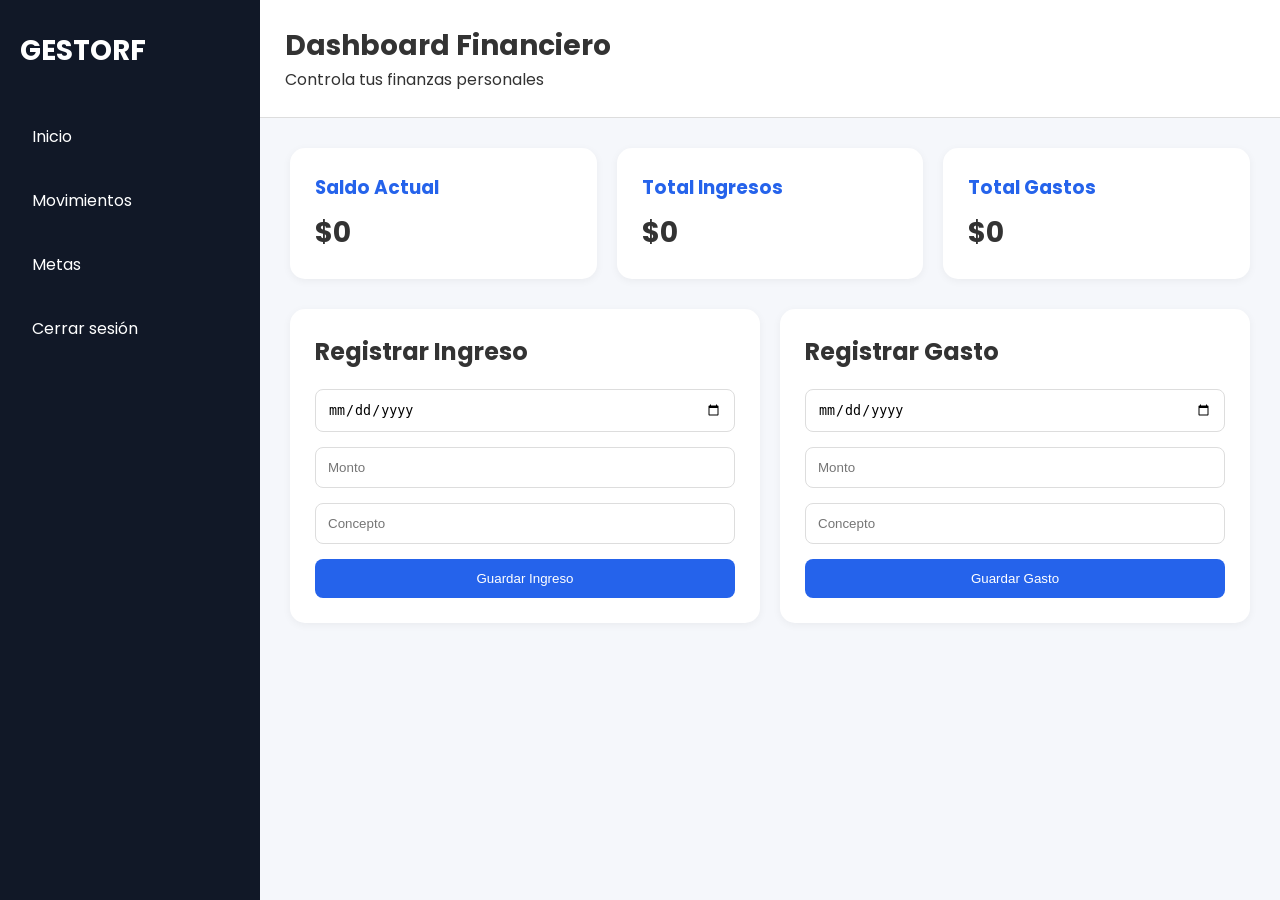
==== dashboard.html @ f53b43f9 "dash" ====
<!DOCTYPE html>
<html lang="es">

<head>
    <meta charset="UTF-8">
    <meta name="viewport" content="width=device-width, initial-scale=1.0">
    <title>Dashboard - Gestor Financiero</title>

    <link rel="stylesheet" href="dashboard.css">

    <link href="https://fonts.googleapis.com/css2?family=Poppins:wght@300;400;500;600;700&display=swap" rel="stylesheet">
</head>

<body>

    <div class="dashboard">

        <!-- SIDEBAR -->

        <aside class="sidebar">

            <div class="logo">
                <h2>GESTORF</h2>
            </div>

            <nav class="menu">

                <a href="#" onclick="mostrarSeccion('inicio')">
                    Inicio
                </a>

                <a href="#" onclick="mostrarSeccion('movimientos')">
                    Movimientos
                </a>

                <a href="#" onclick="mostrarSeccion('metas')">
                    Metas
                </a>

                <a href="index.html">
                    Cerrar sesión
                </a>

            </nav>

        </aside>

        <!-- MAIN -->

        <div class="main-content">

            <!-- TOPBAR -->

            <header class="topbar">

                <div>
                    <h1>Dashboard Financiero</h1>
                    <p>Controla tus finanzas personales</p>
                </div>

            </header>

            <!-- CONTENT -->

            <main class="content">

                <!-- INICIO -->

                <section id="inicio" class="section">

                    <div class="cards">

                        <div class="card">
                            <h3>Saldo Actual</h3>
                            <p id="saldo">$0</p>
                        </div>

                        <div class="card">
                            <h3>Total Ingresos</h3>
                            <p id="totalIngresos">$0</p>
                        </div>

                        <div class="card">
                            <h3>Total Gastos</h3>
                            <p id="totalGastos">$0</p>
                        </div>

                    </div>

                    <div class="forms-container">

                        <!-- INGRESOS -->

                        <div class="form-box">

                            <h2>Registrar Ingreso</h2>

                            <form id="formIngreso">

                                <input type="date" id="fechaIngreso" required>

                                <input type="number" id="montoIngreso" placeholder="Monto" required>

                                <input type="text" id="conceptoIngreso" placeholder="Concepto" required>

                                <button type="submit">
                                    Guardar Ingreso
                                </button>

                            </form>

                        </div>

                        <!-- GASTOS -->

                        <div class="form-box">

                            <h2>Registrar Gasto</h2>

                            <form id="formGasto">

                                <input type="date" id="fechaGasto" required>

                                <input type="number" id="montoGasto" placeholder="Monto" required>

                                <input type="text" id="conceptoGasto" placeholder="Concepto" required>

                                <button type="submit">
                                    Guardar Gasto
                                </button>

                            </form>

                        </div>

                    </div>

                </section>

                <!-- MOVIMIENTOS -->

                <section id="movimientos" class="section hidden">

                    <div class="table-container">

                        <h2>Movimientos</h2>

                        <table>

                            <thead>
                                <tr>
                                    <th>Fecha</th>
                                    <th>Descripción</th>
                                    <th>Monto</th>
                                    <th>Tipo</th>
                                </tr>
                            </thead>

                            <tbody id="tablaMovimientos"></tbody>

                        </table>

                    </div>

                </section>

                <!-- METAS -->

                <section id="metas" class="section hidden">

                    <div class="form-box">

                        <h2>Registrar Meta</h2>

                        <form id="formMeta">

                            <input type="text" id="nombreMeta" placeholder="Nombre de la meta" required>

                            <input type="number" id="montoMeta" placeholder="Monto objetivo" required>

                            <button type="submit">
                                Guardar Meta
                            </button>

                        </form>

                    </div>

                    <div id="listaMetas" class="metas-grid"></div>

                </section>

            </main>

        </div>

    </div>

    <script src="dashboard.js"></script>

</body>

</html>
---- dashboard.css ----
*{
    margin:0;
    padding:0;
    box-sizing:border-box;
}

body{
    font-family:'Poppins', sans-serif;
    background:#f5f7fb;
    color:#333;
}

/* DASHBOARD */

.dashboard{
    display:grid;
    grid-template-columns:260px 1fr;
    min-height:100vh;
}

/* SIDEBAR */

.sidebar{
    background:#111827;
    padding:30px 20px;
    color:white;
}

.logo{
    margin-bottom:40px;
}

.logo h2{
    font-size:28px;
}

.menu{
    display:flex;
    flex-direction:column;
    gap:15px;
}

.menu a{
    text-decoration:none;
    color:white;
    padding:12px;
    border-radius:8px;
    transition:0.3s;
}

.menu a:hover{
    background:#2563eb;
}

/* MAIN */

.main-content{
    display:flex;
    flex-direction:column;
}

/* TOPBAR */

.topbar{
    background:white;
    padding:25px;
    border-bottom:1px solid #ddd;
}

.topbar h1{
    font-size:28px;
}

/* CONTENT */

.content{
    padding:30px;
}

/* SECTIONS */

.section{
    display:block;
}

.hidden{
    display:none;
}

/* CARDS */

.cards{
    display:grid;
    grid-template-columns:repeat(3,1fr);
    gap:20px;
    margin-bottom:30px;
}

.card{
    background:white;
    padding:25px;
    border-radius:15px;
    box-shadow:0 2px 8px rgba(0,0,0,0.05);
}

.card h3{
    margin-bottom:10px;
    color:#2563eb;
}

.card p{
    font-size:28px;
    font-weight:bold;
}

/* FORMS */

.forms-container{
    display:grid;
    grid-template-columns:1fr 1fr;
    gap:20px;
}

.form-box{
    background:white;
    padding:25px;
    border-radius:15px;
    box-shadow:0 2px 8px rgba(0,0,0,0.05);
}

.form-box h2{
    margin-bottom:20px;
}

form{
    display:flex;
    flex-direction:column;
    gap:15px;
}

form input{
    padding:12px;
    border:1px solid #ddd;
    border-radius:8px;
    outline:none;
}

form button{
    padding:12px;
    border:none;
    border-radius:8px;
    background:#2563eb;
    color:white;
    cursor:pointer;
    transition:0.3s;
}

form button:hover{
    background:#1d4ed8;
}

/* TABLE */

.table-container{
    background:white;
    padding:25px;
    border-radius:15px;
    box-shadow:0 2px 8px rgba(0,0,0,0.05);
}

table{
    width:100%;
    border-collapse:collapse;
    margin-top:20px;
}

table th{
    background:#2563eb;
    color:white;
}

table th,
table td{
    padding:15px;
    text-align:center;
    border-bottom:1px solid #eee;
}

/* METAS */

.metas-grid{
    margin-top:20px;
    display:grid;
    grid-template-columns:repeat(auto-fit,minmax(250px,1fr));
    gap:20px;
}

.meta-card{
    background:white;
    padding:20px;
    border-radius:12px;
    box-shadow:0 2px 8px rgba(0,0,0,0.05);
}

.btn-eliminar{
    margin-top:15px;
    padding:10px;
    border:none;
    border-radius:8px;
    background:#ef4444;
    color:white;
    cursor:pointer;
}
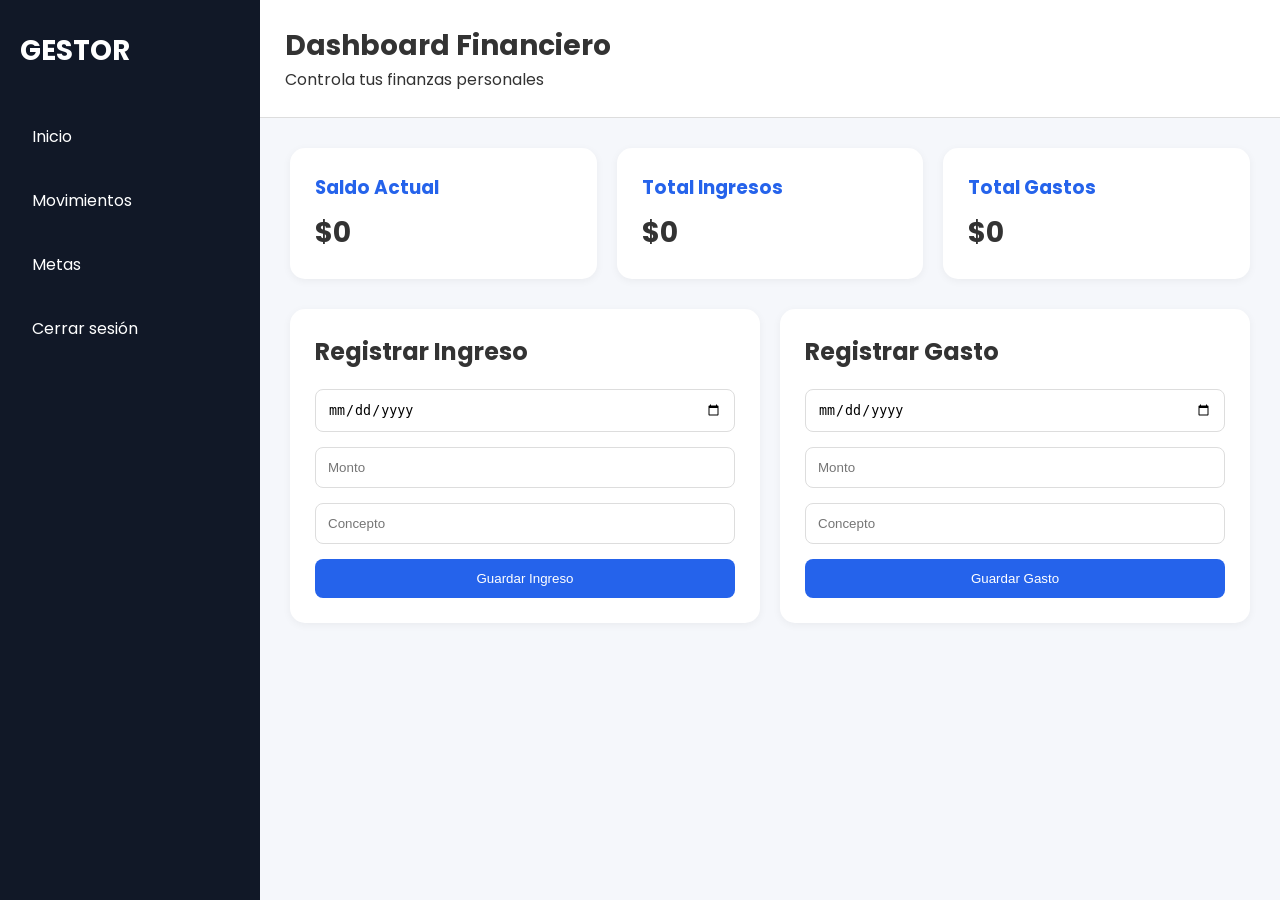
==== commit 4057572d: "dash2.0" ====
--- a/dashboard.html
+++ b/dashboard.html
@@ -4,7 +4,7 @@
 <head>
     <meta charset="UTF-8">
     <meta name="viewport" content="width=device-width, initial-scale=1.0">
-    <title>Dashboard - Gestor Financiero</title>
+    <title>Dashboard - Gestor De Gastos</title>
 
     <link rel="stylesheet" href="dashboard.css">
 
@@ -15,12 +15,10 @@
 
     <div class="dashboard">
 
-        <!-- SIDEBAR -->
-
         <aside class="sidebar">
 
             <div class="logo">
-                <h2>GESTORF</h2>
+                <h2>GESTOR</h2>
             </div>
 
             <nav class="menu">
--- a/dashboard.css
+++ b/dashboard.css
@@ -210,4 +210,60 @@
     background:#ef4444;
     color:white;
     cursor:pointer;
+}
+/* RESPONSIVE */
+
+@media(max-width: 992px){
+
+    .dashboard{
+        grid-template-columns: 1fr;
+    }
+
+    .sidebar{
+        width: 100%;
+        display: flex;
+        flex-direction: column;
+        align-items: center;
+    }
+
+    .menu{
+        width: 100%;
+        flex-direction: row;
+        justify-content: center;
+        flex-wrap: wrap;
+    }
+
+    .cards{
+        grid-template-columns: 1fr;
+    }
+
+    .forms-container{
+        grid-template-columns: 1fr;
+    }
+
+}
+
+@media(max-width: 600px){
+
+    .topbar{
+        padding:20px;
+    }
+
+    .topbar h1{
+        font-size:22px;
+    }
+
+    .content{
+        padding:15px;
+    }
+
+    table{
+        font-size:14px;
+    }
+
+    table th,
+    table td{
+        padding:10px;
+    }
+
 }
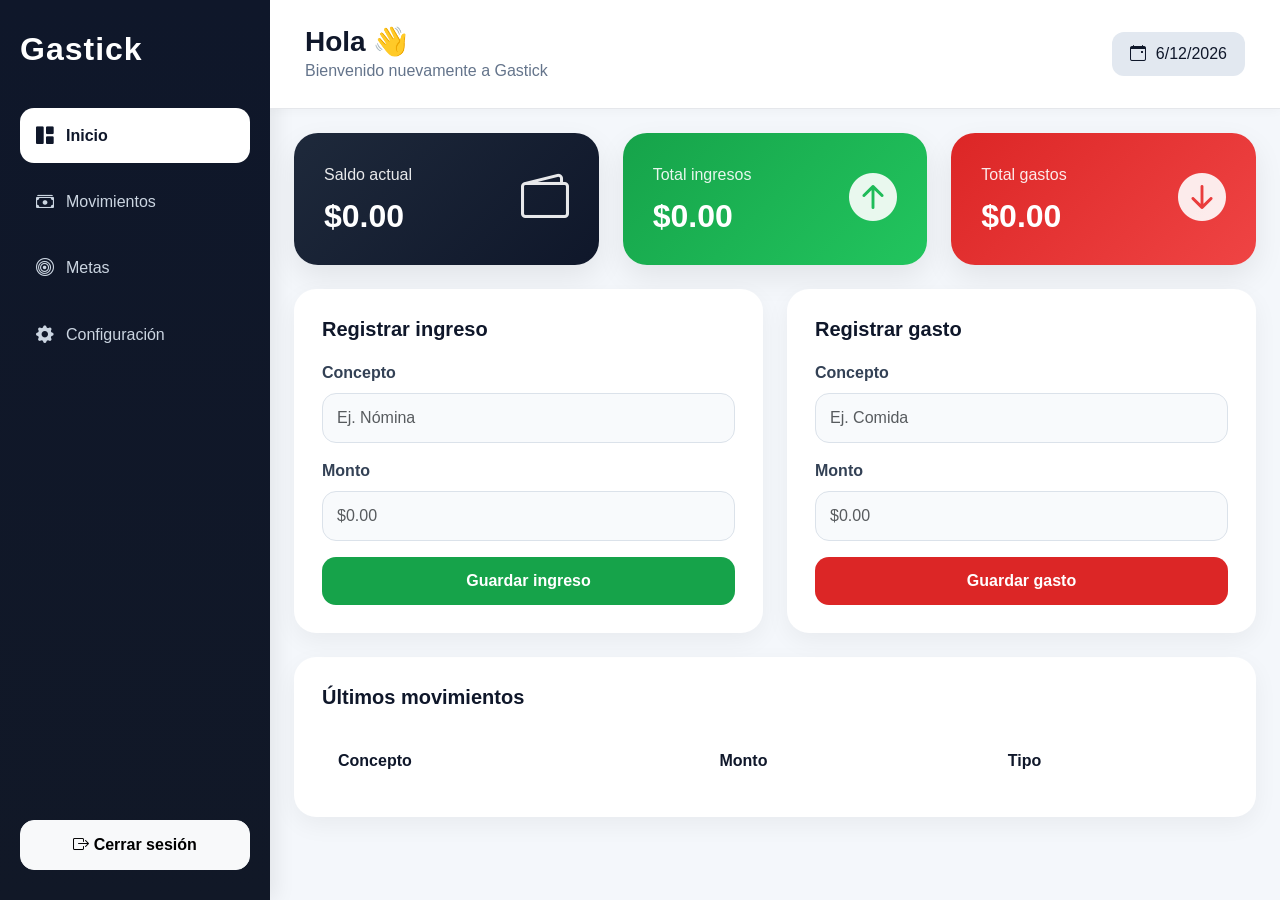
==== commit b24d45c7: "modi-dash" ====
--- a/dashboard.html
+++ b/dashboard.html
@@ -2,129 +2,323 @@
 <html lang="es">
 
 <head>
+
     <meta charset="UTF-8">
-    <meta name="viewport" content="width=device-width, initial-scale=1.0">
-    <title>Dashboard - Gestor De Gastos</title>
+
+    <meta
+        name="viewport"
+        content="width=device-width, initial-scale=1.0">
+
+    <title>Dashboard | Gastick</title>
+
+    <!-- BOOTSTRAP -->
+
+    <link
+        href="https://cdn.jsdelivr.net/npm/bootstrap@5.3.7/dist/css/bootstrap.min.css"
+        rel="stylesheet">
+
+    <!-- ICONOS -->
+
+    <link
+        rel="stylesheet"
+        href="https://cdn.jsdelivr.net/npm/bootstrap-icons@1.11.3/font/bootstrap-icons.min.css">
+
+    <!-- CSS -->
 
     <link rel="stylesheet" href="dashboard.css">
 
-    <link href="https://fonts.googleapis.com/css2?family=Poppins:wght@300;400;500;600;700&display=swap" rel="stylesheet">
 </head>
 
 <body>
 
-    <div class="dashboard">
-
-        <aside class="sidebar">
-
-            <div class="logo">
-                <h2>GESTOR</h2>
+<div class="dashboard-container">
+
+    <!-- SIDEBAR -->
+
+    <aside class="sidebar">
+
+        <div>
+
+            <h2 class="logo">
+                Gastick
+            </h2>
+
+            <nav class="menu">
+
+                <a
+                    href="#"
+                    id="btnInicio"
+                    class="menu-link active">
+
+                    <i class="bi bi-grid-1x2-fill"></i>
+
+                    <span>Inicio</span>
+
+                </a>
+
+                <a
+                    href="#"
+                    id="btnMovimientos"
+                    class="menu-link">
+
+                    <i class="bi bi-cash-stack"></i>
+
+                    <span>Movimientos</span>
+
+                </a>
+
+                <a
+                    href="#"
+                    id="btnMetas"
+                    class="menu-link">
+
+                    <i class="bi bi-bullseye"></i>
+
+                    <span>Metas</span>
+
+                </a>
+
+                <a
+                    href="#"
+                    id="btnConfig"
+                    class="menu-link">
+
+                    <i class="bi bi-gear-fill"></i>
+
+                    <span>Configuración</span>
+
+                </a>
+
+            </nav>
+
+        </div>
+
+        <div class="sidebar-footer">
+
+            <button
+                id="cerrarSesion"
+                class="btn btn-light w-100">
+
+                <i class="bi bi-box-arrow-right"></i>
+
+                Cerrar sesión
+
+            </button>
+
+        </div>
+
+    </aside>
+
+    <!-- CONTENIDO -->
+
+    <main class="main-content">
+
+        <!-- HEADER -->
+
+        <header class="topbar">
+
+            <div>
+
+                <h3>
+                    Hola 👋
+                </h3>
+
+                <p>
+                    Bienvenido nuevamente a Gastick
+                </p>
+
             </div>
 
-            <nav class="menu">
-
-                <a href="#" onclick="mostrarSeccion('inicio')">
-                    Inicio
-                </a>
-
-                <a href="#" onclick="mostrarSeccion('movimientos')">
-                    Movimientos
-                </a>
-
-                <a href="#" onclick="mostrarSeccion('metas')">
-                    Metas
-                </a>
-
-                <a href="index.html">
-                    Cerrar sesión
-                </a>
-
-            </nav>
-
-        </aside>
-
-        <!-- MAIN -->
-
-        <div class="main-content">
-
-            <!-- TOPBAR -->
-
-            <header class="topbar">
-
-                <div>
-                    <h1>Dashboard Financiero</h1>
-                    <p>Controla tus finanzas personales</p>
-                </div>
-
-            </header>
-
-            <!-- CONTENT -->
-
-            <main class="content">
-
-                <!-- INICIO -->
-
-                <section id="inicio" class="section">
-
-                    <div class="cards">
-
-                        <div class="card">
-                            <h3>Saldo Actual</h3>
-                            <p id="saldo">$0</p>
+            <div class="fecha">
+
+                <i class="bi bi-calendar-event"></i>
+
+                <span id="fechaActual"></span>
+
+            </div>
+
+        </header>
+
+        <!-- CONTENIDO -->
+
+        <div class="contenido p-4">
+
+            <!-- ========================= -->
+            <!-- INICIO -->
+            <!-- ========================= -->
+
+            <section id="inicio-section">
+
+                <!-- CARDS -->
+
+                <div class="row g-4 mb-4">
+
+                    <div class="col-lg-4">
+
+                        <div class="resumen-card saldo-card">
+
+                            <div>
+
+                                <p>Saldo actual</p>
+
+                                <h2 id="saldo">
+                                    $0.00
+                                </h2>
+
+                            </div>
+
+                            <i class="bi bi-wallet2"></i>
+
                         </div>
 
-                        <div class="card">
-                            <h3>Total Ingresos</h3>
-                            <p id="totalIngresos">$0</p>
+                    </div>
+
+                    <div class="col-lg-4">
+
+                        <div class="resumen-card ingreso-card">
+
+                            <div>
+
+                                <p>Total ingresos</p>
+
+                                <h2 id="ingresos">
+                                    $0.00
+                                </h2>
+
+                            </div>
+
+                            <i class="bi bi-arrow-up-circle-fill"></i>
+
                         </div>
 
-                        <div class="card">
-                            <h3>Total Gastos</h3>
-                            <p id="totalGastos">$0</p>
+                    </div>
+
+                    <div class="col-lg-4">
+
+                        <div class="resumen-card gasto-card">
+
+                            <div>
+
+                                <p>Total gastos</p>
+
+                                <h2 id="gastos">
+                                    $0.00
+                                </h2>
+
+                            </div>
+
+                            <i class="bi bi-arrow-down-circle-fill"></i>
+
                         </div>
 
                     </div>
 
-                    <div class="forms-container">
-
-                        <!-- INGRESOS -->
-
-                        <div class="form-box">
-
-                            <h2>Registrar Ingreso</h2>
+                </div>
+
+                <!-- FORMULARIOS -->
+
+                <div class="row g-4 mb-4">
+
+                    <!-- INGRESO -->
+
+                    <div class="col-lg-6">
+
+                        <div class="custom-card">
+
+                            <h5>
+                                Registrar ingreso
+                            </h5>
 
                             <form id="formIngreso">
 
-                                <input type="date" id="fechaIngreso" required>
-
-                                <input type="number" id="montoIngreso" placeholder="Monto" required>
-
-                                <input type="text" id="conceptoIngreso" placeholder="Concepto" required>
-
-                                <button type="submit">
-                                    Guardar Ingreso
+                                <div class="mb-3">
+
+                                    <label>
+                                        Concepto
+                                    </label>
+
+                                    <input
+                                        type="text"
+                                        id="conceptoIngreso"
+                                        class="form-control"
+                                        placeholder="Ej. Nómina">
+
+                                </div>
+
+                                <div class="mb-3">
+
+                                    <label>
+                                        Monto
+                                    </label>
+
+                                    <input
+                                        type="number"
+                                        id="montoIngreso"
+                                        class="form-control"
+                                        placeholder="$0.00">
+
+                                </div>
+
+                                <button
+                                    type="submit"
+                                    class="btn btn-success w-100">
+
+                                    Guardar ingreso
+
                                 </button>
 
                             </form>
 
                         </div>
 
-                        <!-- GASTOS -->
-
-                        <div class="form-box">
-
-                            <h2>Registrar Gasto</h2>
+                    </div>
+
+                    <!-- GASTO -->
+
+                    <div class="col-lg-6">
+
+                        <div class="custom-card">
+
+                            <h5>
+                                Registrar gasto
+                            </h5>
 
                             <form id="formGasto">
 
-                                <input type="date" id="fechaGasto" required>
-
-                                <input type="number" id="montoGasto" placeholder="Monto" required>
-
-                                <input type="text" id="conceptoGasto" placeholder="Concepto" required>
-
-                                <button type="submit">
-                                    Guardar Gasto
+                                <div class="mb-3">
+
+                                    <label>
+                                        Concepto
+                                    </label>
+
+                                    <input
+                                        type="text"
+                                        id="conceptoGasto"
+                                        class="form-control"
+                                        placeholder="Ej. Comida">
+
+                                </div>
+
+                                <div class="mb-3">
+
+                                    <label>
+                                        Monto
+                                    </label>
+
+                                    <input
+                                        type="number"
+                                        id="montoGasto"
+                                        class="form-control"
+                                        placeholder="$0.00">
+
+                                </div>
+
+                                <button
+                                    type="submit"
+                                    class="btn btn-danger w-100">
+
+                                    Guardar gasto
+
                                 </button>
 
                             </form>
@@ -133,68 +327,194 @@
 
                     </div>
 
-                </section>
-
-                <!-- MOVIMIENTOS -->
-
-                <section id="movimientos" class="section hidden">
-
-                    <div class="table-container">
-
-                        <h2>Movimientos</h2>
-
-                        <table>
+                </div>
+
+                <!-- TABLA -->
+
+                <div class="custom-card">
+
+                    <h5 class="mb-4">
+                        Últimos movimientos
+                    </h5>
+
+                    <div class="table-responsive">
+
+                        <table class="table align-middle">
 
                             <thead>
+
                                 <tr>
+
+                                    <th>Concepto</th>
+
+                                    <th>Monto</th>
+
+                                    <th>Tipo</th>
+
+                                </tr>
+
+                            </thead>
+
+                            <tbody id="tablaMovimientos">
+
+                            </tbody>
+
+                        </table>
+
+                    </div>
+
+                </div>
+
+            </section>
+
+            <!-- ========================= -->
+            <!-- MOVIMIENTOS -->
+            <!-- ========================= -->
+
+            <section
+                id="movimientos-section"
+                class="d-none">
+
+                <div class="custom-card">
+
+                    <div class="d-flex justify-content-between align-items-center mb-4">
+
+                        <h4>
+                            Historial de movimientos
+                        </h4>
+
+                        <input
+                            type="date"
+                            id="filtroFecha"
+                            class="form-control w-auto">
+
+                    </div>
+
+                    <div class="table-responsive">
+
+                        <table class="table align-middle">
+
+                            <thead>
+
+                                <tr>
+
                                     <th>Fecha</th>
-                                    <th>Descripción</th>
+
+                                    <th>Concepto</th>
+
                                     <th>Monto</th>
+
                                     <th>Tipo</th>
+
                                 </tr>
+
                             </thead>
 
-                            <tbody id="tablaMovimientos"></tbody>
+                            <tbody id="tablaCompleta">
+
+                            </tbody>
 
                         </table>
 
                     </div>
 
-                </section>
-
-                <!-- METAS -->
-
-                <section id="metas" class="section hidden">
-
-                    <div class="form-box">
-
-                        <h2>Registrar Meta</h2>
-
-                        <form id="formMeta">
-
-                            <input type="text" id="nombreMeta" placeholder="Nombre de la meta" required>
-
-                            <input type="number" id="montoMeta" placeholder="Monto objetivo" required>
-
-                            <button type="submit">
-                                Guardar Meta
-                            </button>
-
-                        </form>
-
-                    </div>
-
-                    <div id="listaMetas" class="metas-grid"></div>
-
-                </section>
-
-            </main>
+                </div>
+
+            </section>
+
+            <!-- ========================= -->
+            <!-- METAS -->
+            <!-- ========================= -->
+
+            <section
+                id="metas-section"
+                class="d-none">
+
+                <div class="custom-card mb-4">
+
+                    <h4 class="mb-4">
+                        Registrar meta financiera
+                    </h4>
+
+                    <form id="formMeta">
+
+                        <div class="row g-3">
+
+                            <div class="col-md-6">
+
+                                <input
+                                    type="text"
+                                    id="nombreMeta"
+                                    class="form-control"
+                                    placeholder="Nombre de meta">
+
+                            </div>
+
+                            <div class="col-md-4">
+
+                                <input
+                                    type="number"
+                                    id="montoMeta"
+                                    class="form-control"
+                                    placeholder="Monto objetivo">
+
+                            </div>
+
+                            <div class="col-md-2">
+
+                                <button
+                                    class="btn btn-primary w-100"
+                                    type="submit">
+
+                                    Guardar
+
+                                </button>
+
+                            </div>
+
+                        </div>
+
+                    </form>
+
+                </div>
+
+                <div
+                    id="contenedorMetas"
+                    class="row g-4">
+
+                </div>
+
+            </section>
+
+            <!-- ========================= -->
+            <!-- CONFIG -->
+            <!-- ========================= -->
+
+            <section
+                id="config-section"
+                class="d-none">
+
+                <div class="custom-card">
+
+                    <h4>
+                        Configuración
+                    </h4>
+
+                    <p class="text-muted">
+                        Próximamente.
+                    </p>
+
+                </div>
+
+            </section>
 
         </div>
 
-    </div>
-
-    <script src="dashboard.js"></script>
+    </main>
+
+</div>
+
+<script src="dashboard.js"></script>
 
 </body>
 
--- a/dashboard.css
+++ b/dashboard.css
@@ -5,265 +5,656 @@
 }
 
 body{
-    font-family:'Poppins', sans-serif;
-    background:#f5f7fb;
-    color:#333;
-}
-
+
+    background:#f4f7fb;
+
+    font-family:"Segoe UI",sans-serif;
+
+}
+
+/* ========================= */
 /* DASHBOARD */
-
-.dashboard{
-    display:grid;
-    grid-template-columns:260px 1fr;
+/* ========================= */
+
+.dashboard-container{
+
+    display:flex;
+
     min-height:100vh;
-}
-
+
+}
+
+/* ========================= */
 /* SIDEBAR */
+/* ========================= */
 
 .sidebar{
-    background:#111827;
+
+    width:270px;
+
+    background:
+    linear-gradient(
+        180deg,
+        #0f172a,
+        #111827
+    );
+
     padding:30px 20px;
+
+    display:flex;
+
+    flex-direction:column;
+
+    justify-content:space-between;
+
+    box-shadow:
+    5px 0 20px rgba(0,0,0,0.08);
+
+}
+
+.logo{
+
     color:white;
-}
-
-.logo{
+
+    font-weight:700;
+
+    font-size:2rem;
+
     margin-bottom:40px;
-}
-
-.logo h2{
-    font-size:28px;
-}
+
+    letter-spacing:1px;
+
+}
+
+/* ========================= */
+/* MENU */
+/* ========================= */
 
 .menu{
+
     display:flex;
+
     flex-direction:column;
-    gap:15px;
-}
-
-.menu a{
+
+    gap:12px;
+
+}
+
+.menu-link{
+
+    color:#cbd5e1;
+
     text-decoration:none;
+
+    padding:14px 16px;
+
+    border-radius:14px;
+
+    transition:0.3s;
+
+    display:flex;
+
+    align-items:center;
+
+    gap:12px;
+
+    font-weight:500;
+
+    font-size:1rem;
+
+}
+
+.menu-link i{
+
+    font-size:1.1rem;
+
+}
+
+.menu-link:hover{
+
+    background:rgba(255,255,255,0.08);
+
     color:white;
+
+    transform:translateX(3px);
+
+}
+
+.menu-link.active{
+
+    background:white;
+
+    color:#0f172a;
+
+    font-weight:600;
+
+}
+
+/* ========================= */
+/* FOOTER SIDEBAR */
+/* ========================= */
+
+.sidebar-footer{
+
+    margin-top:30px;
+
+}
+
+.sidebar-footer .btn{
+
+    border-radius:14px;
+
     padding:12px;
-    border-radius:8px;
+
+    font-weight:600;
+
+}
+
+/* ========================= */
+/* MAIN */
+/* ========================= */
+
+.main-content{
+
+    flex:1;
+
+    overflow-y:auto;
+
+}
+
+/* ========================= */
+/* TOPBAR */
+/* ========================= */
+
+.topbar{
+
+    background:white;
+
+    padding:25px 35px;
+
+    display:flex;
+
+    justify-content:space-between;
+
+    align-items:center;
+
+    border-bottom:1px solid #e5e7eb;
+
+    box-shadow:
+    0 2px 10px rgba(0,0,0,0.03);
+
+}
+
+.topbar h3{
+
+    margin:0;
+
+    color:#0f172a;
+
+    font-weight:700;
+
+}
+
+.topbar p{
+
+    margin:0;
+
+    color:#64748b;
+
+}
+
+.fecha{
+
+    background:#e2e8f0;
+
+    padding:10px 18px;
+
+    border-radius:12px;
+
+    color:#0f172a;
+
+    display:flex;
+
+    align-items:center;
+
+    gap:10px;
+
+    font-weight:500;
+
+}
+
+/* ========================= */
+/* CONTENIDO */
+/* ========================= */
+
+.contenido{
+
+    padding:30px;
+
+}
+
+/* ========================= */
+/* CARDS RESUMEN */
+/* ========================= */
+
+.resumen-card{
+
+    border-radius:24px;
+
+    padding:30px;
+
+    color:white;
+
+    display:flex;
+
+    justify-content:space-between;
+
+    align-items:center;
+
+    box-shadow:
+    0 12px 30px rgba(0,0,0,0.08);
+
     transition:0.3s;
-}
-
-.menu a:hover{
-    background:#2563eb;
-}
-
-/* MAIN */
-
-.main-content{
-    display:flex;
-    flex-direction:column;
-}
-
-/* TOPBAR */
-
-.topbar{
+
+}
+
+.resumen-card:hover{
+
+    transform:translateY(-4px);
+
+}
+
+.resumen-card p{
+
+    margin-bottom:10px;
+
+    opacity:0.9;
+
+}
+
+.resumen-card h2{
+
+    margin:0;
+
+    font-size:2rem;
+
+    font-weight:700;
+
+}
+
+.resumen-card i{
+
+    font-size:48px;
+
+    opacity:0.9;
+
+}
+
+/* SALDO */
+
+.saldo-card{
+
+    background:
+    linear-gradient(
+        135deg,
+        #1e293b,
+        #0f172a
+    );
+
+}
+
+/* INGRESOS */
+
+.ingreso-card{
+
+    background:
+    linear-gradient(
+        135deg,
+        #16a34a,
+        #22c55e
+    );
+
+}
+
+/* GASTOS */
+
+.gasto-card{
+
+    background:
+    linear-gradient(
+        135deg,
+        #dc2626,
+        #ef4444
+    );
+
+}
+
+/* ========================= */
+/* CUSTOM CARD */
+/* ========================= */
+
+.custom-card{
+
     background:white;
+
+    border-radius:22px;
+
+    padding:28px;
+
+    box-shadow:
+    0 8px 25px rgba(0,0,0,0.05);
+
+    transition:0.3s;
+
+}
+
+.custom-card:hover{
+
+    transform:translateY(-2px);
+
+}
+
+.custom-card h5,
+.custom-card h4{
+
+    color:#0f172a;
+
+    margin-bottom:20px;
+
+    font-weight:700;
+
+}
+
+/* ========================= */
+/* FORMULARIOS */
+/* ========================= */
+
+label{
+
+    margin-bottom:8px;
+
+    font-weight:600;
+
+    color:#334155;
+
+}
+
+.form-control{
+
+    border-radius:14px;
+
+    padding:12px 14px;
+
+    border:1px solid #dbe2ea;
+
+    transition:0.3s;
+
+    background:#f8fafc;
+
+}
+
+.form-control:focus{
+
+    border-color:#1d4ed8;
+
+    box-shadow:
+    0 0 0 0.2rem rgba(29,78,216,0.12);
+
+    background:white;
+
+}
+
+/* ========================= */
+/* BOTONES */
+/* ========================= */
+
+.btn{
+
+    border-radius:14px !important;
+
+    padding:12px;
+
+    font-weight:600;
+
+}
+
+.btn-primary{
+
+    background:#1d4ed8;
+
+    border:none;
+
+}
+
+.btn-primary:hover{
+
+    background:#1e40af;
+
+}
+
+.btn-success{
+
+    background:#16a34a;
+
+    border:none;
+
+}
+
+.btn-success:hover{
+
+    background:#15803d;
+
+}
+
+.btn-danger{
+
+    background:#dc2626;
+
+    border:none;
+
+}
+
+.btn-danger:hover{
+
+    background:#b91c1c;
+
+}
+
+/* ========================= */
+/* TABLAS */
+/* ========================= */
+
+.table{
+
+    margin-bottom:0;
+
+}
+
+.table thead{
+
+    background:#eff6ff;
+
+}
+
+.table thead th{
+
+    color:#0f172a;
+
+    border:none;
+
+    font-weight:700;
+
+    padding:16px;
+
+}
+
+.table tbody td{
+
+    padding:16px;
+
+    vertical-align:middle;
+
+}
+
+.table tbody tr{
+
+    transition:0.2s;
+
+}
+
+.table tbody tr:hover{
+
+    background:#f8fafc;
+
+}
+
+/* ========================= */
+/* BADGES */
+/* ========================= */
+
+.badge{
+
+    padding:8px 12px;
+
+    border-radius:10px;
+
+    font-size:0.8rem;
+
+}
+
+/* ========================= */
+/* METAS */
+/* ========================= */
+
+.meta-card{
+
+    background:white;
+
+    border-radius:22px;
+
     padding:25px;
-    border-bottom:1px solid #ddd;
-}
-
-.topbar h1{
-    font-size:28px;
-}
-
-/* CONTENT */
-
-.content{
-    padding:30px;
-}
-
-/* SECTIONS */
-
-.section{
-    display:block;
-}
-
-.hidden{
-    display:none;
-}
-
-/* CARDS */
-
-.cards{
-    display:grid;
-    grid-template-columns:repeat(3,1fr);
-    gap:20px;
-    margin-bottom:30px;
-}
-
-.card{
-    background:white;
-    padding:25px;
-    border-radius:15px;
-    box-shadow:0 2px 8px rgba(0,0,0,0.05);
-}
-
-.card h3{
-    margin-bottom:10px;
-    color:#2563eb;
-}
-
-.card p{
-    font-size:28px;
-    font-weight:bold;
-}
-
-/* FORMS */
-
-.forms-container{
-    display:grid;
-    grid-template-columns:1fr 1fr;
-    gap:20px;
-}
-
-.form-box{
-    background:white;
-    padding:25px;
-    border-radius:15px;
-    box-shadow:0 2px 8px rgba(0,0,0,0.05);
-}
-
-.form-box h2{
-    margin-bottom:20px;
-}
-
-form{
-    display:flex;
-    flex-direction:column;
-    gap:15px;
-}
-
-form input{
-    padding:12px;
-    border:1px solid #ddd;
-    border-radius:8px;
-    outline:none;
-}
-
-form button{
-    padding:12px;
-    border:none;
-    border-radius:8px;
-    background:#2563eb;
-    color:white;
-    cursor:pointer;
+
+    box-shadow:
+    0 8px 20px rgba(0,0,0,0.05);
+
     transition:0.3s;
-}
-
-form button:hover{
-    background:#1d4ed8;
-}
-
-/* TABLE */
-
-.table-container{
-    background:white;
-    padding:25px;
-    border-radius:15px;
-    box-shadow:0 2px 8px rgba(0,0,0,0.05);
-}
-
-table{
-    width:100%;
-    border-collapse:collapse;
-    margin-top:20px;
-}
-
-table th{
-    background:#2563eb;
-    color:white;
-}
-
-table th,
-table td{
-    padding:15px;
-    text-align:center;
-    border-bottom:1px solid #eee;
-}
-
-/* METAS */
-
-.metas-grid{
-    margin-top:20px;
-    display:grid;
-    grid-template-columns:repeat(auto-fit,minmax(250px,1fr));
-    gap:20px;
-}
-
-.meta-card{
-    background:white;
-    padding:20px;
-    border-radius:12px;
-    box-shadow:0 2px 8px rgba(0,0,0,0.05);
-}
-
-.btn-eliminar{
-    margin-top:15px;
-    padding:10px;
-    border:none;
-    border-radius:8px;
-    background:#ef4444;
-    color:white;
-    cursor:pointer;
-}
+
+    border:1px solid #eef2f7;
+
+}
+
+.meta-card:hover{
+
+    transform:translateY(-4px);
+
+}
+
+.meta-card h5{
+
+    color:#0f172a;
+
+    margin-bottom:12px;
+
+    font-weight:700;
+
+}
+
+.meta-card p{
+
+    color:#64748b;
+
+    margin-bottom:18px;
+
+}
+
+/* ========================= */
+/* SCROLL */
+/* ========================= */
+
+::-webkit-scrollbar{
+
+    width:8px;
+
+}
+
+::-webkit-scrollbar-thumb{
+
+    background:#cbd5e1;
+
+    border-radius:20px;
+
+}
+
+::-webkit-scrollbar-thumb:hover{
+
+    background:#94a3b8;
+
+}
+
+/* ========================= */
 /* RESPONSIVE */
-
-@media(max-width: 992px){
-
-    .dashboard{
-        grid-template-columns: 1fr;
-    }
+/* ========================= */
+
+@media(max-width:992px){
 
     .sidebar{
-        width: 100%;
-        display: flex;
-        flex-direction: column;
-        align-items: center;
-    }
-
-    .menu{
-        width: 100%;
-        flex-direction: row;
-        justify-content: center;
-        flex-wrap: wrap;
-    }
-
-    .cards{
-        grid-template-columns: 1fr;
-    }
-
-    .forms-container{
-        grid-template-columns: 1fr;
-    }
-
-}
-
-@media(max-width: 600px){
+
+        width:90px;
+
+        padding:25px 10px;
+
+    }
+
+    .logo{
+
+        display:none;
+
+    }
+
+    .menu-link span{
+
+        display:none;
+
+    }
+
+    .menu-link{
+
+        justify-content:center;
+
+    }
 
     .topbar{
+
         padding:20px;
-    }
-
-    .topbar h1{
-        font-size:22px;
-    }
-
-    .content{
-        padding:15px;
-    }
-
-    table{
-        font-size:14px;
-    }
-
-    table th,
-    table td{
-        padding:10px;
+
+        flex-direction:column;
+
+        gap:15px;
+
+        align-items:flex-start;
+
+    }
+
+}
+
+@media(max-width:768px){
+
+    .contenido{
+
+        padding:20px;
+
+    }
+
+    .resumen-card{
+
+        padding:24px;
+
+    }
+
+    .custom-card{
+
+        padding:22px;
+
     }
 
 }
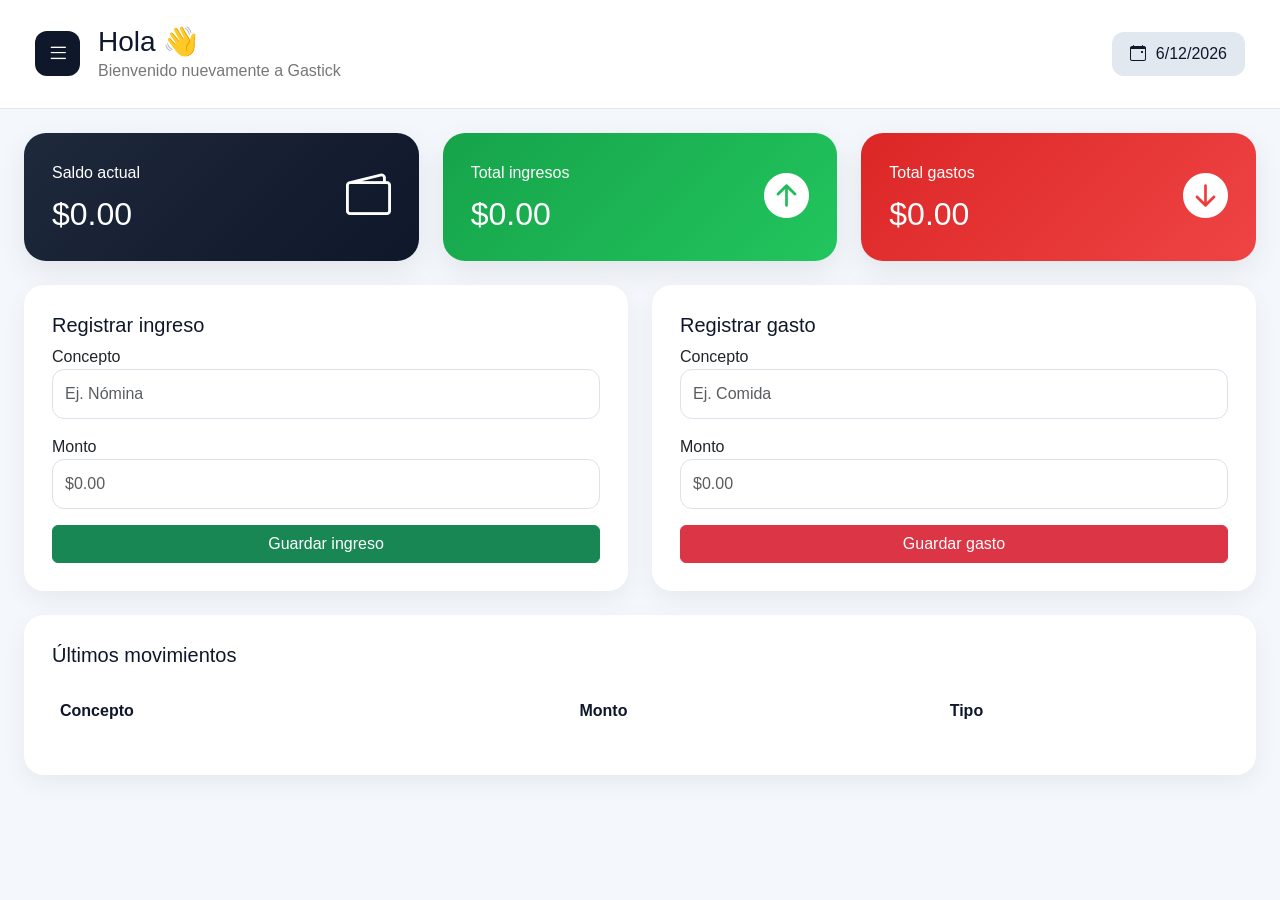
==== commit f963d0dd: "modi-dash-3.0" ====
--- a/dashboard.html
+++ b/dashboard.html
@@ -35,7 +35,7 @@
 
     <!-- SIDEBAR -->
 
-    <aside class="sidebar">
+    <aside class="sidebar closed">
 
         <div>
 
@@ -113,19 +113,31 @@
 
     <main class="main-content">
 
-        <!-- HEADER -->
+        <!-- TOPBAR -->
 
         <header class="topbar">
 
-            <div>
-
-                <h3>
-                    Hola 👋
-                </h3>
-
-                <p>
-                    Bienvenido nuevamente a Gastick
-                </p>
+            <div class="topbar-left">
+
+                <button
+                    id="toggleSidebar"
+                    class="toggle-btn">
+
+                    <i class="bi bi-list"></i>
+
+                </button>
+
+                <div>
+
+                    <h3>
+                        Hola 👋
+                    </h3>
+
+                    <p>
+                        Bienvenido nuevamente a Gastick
+                    </p>
+
+                </div>
 
             </div>
 
@@ -143,13 +155,11 @@
 
         <div class="contenido p-4">
 
-            <!-- ========================= -->
             <!-- INICIO -->
-            <!-- ========================= -->
 
             <section id="inicio-section">
 
-                <!-- CARDS -->
+                <!-- TARJETAS -->
 
                 <div class="row g-4 mb-4">
 
@@ -219,7 +229,7 @@
 
                 <div class="row g-4 mb-4">
 
-                    <!-- INGRESO -->
+                    <!-- INGRESOS -->
 
                     <div class="col-lg-6">
 
@@ -273,7 +283,7 @@
 
                     </div>
 
-                    <!-- GASTO -->
+                    <!-- GASTOS -->
 
                     <div class="col-lg-6">
 
@@ -367,9 +377,7 @@
 
             </section>
 
-            <!-- ========================= -->
             <!-- MOVIMIENTOS -->
-            <!-- ========================= -->
 
             <section
                 id="movimientos-section"
@@ -422,9 +430,7 @@
 
             </section>
 
-            <!-- ========================= -->
             <!-- METAS -->
-            <!-- ========================= -->
 
             <section
                 id="metas-section"
@@ -486,9 +492,7 @@
 
             </section>
 
-            <!-- ========================= -->
             <!-- CONFIG -->
-            <!-- ========================= -->
 
             <section
                 id="config-section"
--- a/dashboard.css
+++ b/dashboard.css
@@ -12,9 +12,7 @@
 
 }
 
-/* ========================= */
 /* DASHBOARD */
-/* ========================= */
 
 .dashboard-container{
 
@@ -24,9 +22,7 @@
 
 }
 
-/* ========================= */
 /* SIDEBAR */
-/* ========================= */
 
 .sidebar{
 
@@ -47,246 +43,238 @@
 
     justify-content:space-between;
 
+    transition:0.35s ease;
+
+    overflow:hidden;
+
+}
+
+/* SIDEBAR CERRADA */
+
+.sidebar.closed{
+
+    width:0;
+
+    padding:0;
+
+    opacity:0;
+
+}
+
+/* LOGO */
+
+.logo{
+
+    color:white;
+
+    font-weight:bold;
+
+    margin-bottom:40px;
+
+}
+
+/* MENU */
+
+.menu{
+
+    display:flex;
+
+    flex-direction:column;
+
+    gap:12px;
+
+}
+
+.menu-link{
+
+    color:#dbeafe;
+
+    text-decoration:none;
+
+    padding:14px 16px;
+
+    border-radius:14px;
+
+    transition:0.3s;
+
+    display:flex;
+
+    align-items:center;
+
+    gap:12px;
+
+    font-weight:500;
+
+}
+
+.menu-link:hover{
+
+    background:rgba(255,255,255,0.12);
+
+    color:white;
+
+}
+
+.menu-link.active{
+
+    background:white;
+
+    color:#0f172a;
+
+}
+
+/* MAIN */
+
+.main-content{
+
+    flex:1;
+
+    width:100%;
+
+    transition:0.35s ease;
+
+}
+
+/* TOPBAR */
+
+.topbar{
+
+    background:white;
+
+    padding:25px 35px;
+
+    display:flex;
+
+    justify-content:space-between;
+
+    align-items:center;
+
+    border-bottom:1px solid #e5e7eb;
+
+}
+
+/* TOPBAR LEFT */
+
+.topbar-left{
+
+    display:flex;
+
+    align-items:center;
+
+    gap:18px;
+
+}
+
+.topbar h3{
+
+    margin:0;
+
+    color:#0f172a;
+
+}
+
+.topbar p{
+
+    margin:0;
+
+    color:#777;
+
+}
+
+/* BOTON SIDEBAR */
+
+.toggle-btn{
+
+    width:45px;
+
+    height:45px;
+
+    border:none;
+
+    border-radius:12px;
+
+    background:#0f172a;
+
+    color:white;
+
+    font-size:1.4rem;
+
+    cursor:pointer;
+
+    transition:0.3s;
+
+    display:flex;
+
+    align-items:center;
+
+    justify-content:center;
+
+}
+
+.toggle-btn:hover{
+
+    background:#1e293b;
+
+}
+
+/* FECHA */
+
+.fecha{
+
+    background:#e2e8f0;
+
+    padding:10px 18px;
+
+    border-radius:12px;
+
+    color:#0f172a;
+
+    display:flex;
+
+    align-items:center;
+
+    gap:10px;
+
+}
+
+/* CARDS */
+
+.resumen-card{
+
+    border-radius:22px;
+
+    padding:28px;
+
+    color:white;
+
+    display:flex;
+
+    justify-content:space-between;
+
+    align-items:center;
+
     box-shadow:
-    5px 0 20px rgba(0,0,0,0.08);
-
-}
-
-.logo{
-
-    color:white;
-
-    font-weight:700;
+    0 10px 30px rgba(0,0,0,0.08);
+
+}
+
+.resumen-card p{
+
+    margin-bottom:10px;
+
+}
+
+.resumen-card h2{
+
+    margin:0;
 
     font-size:2rem;
 
-    margin-bottom:40px;
-
-    letter-spacing:1px;
-
-}
-
-/* ========================= */
-/* MENU */
-/* ========================= */
-
-.menu{
-
-    display:flex;
-
-    flex-direction:column;
-
-    gap:12px;
-
-}
-
-.menu-link{
-
-    color:#cbd5e1;
-
-    text-decoration:none;
-
-    padding:14px 16px;
-
-    border-radius:14px;
-
-    transition:0.3s;
-
-    display:flex;
-
-    align-items:center;
-
-    gap:12px;
-
-    font-weight:500;
-
-    font-size:1rem;
-
-}
-
-.menu-link i{
-
-    font-size:1.1rem;
-
-}
-
-.menu-link:hover{
-
-    background:rgba(255,255,255,0.08);
-
-    color:white;
-
-    transform:translateX(3px);
-
-}
-
-.menu-link.active{
-
-    background:white;
-
-    color:#0f172a;
-
-    font-weight:600;
-
-}
-
-/* ========================= */
-/* FOOTER SIDEBAR */
-/* ========================= */
-
-.sidebar-footer{
-
-    margin-top:30px;
-
-}
-
-.sidebar-footer .btn{
-
-    border-radius:14px;
-
-    padding:12px;
-
-    font-weight:600;
-
-}
-
-/* ========================= */
-/* MAIN */
-/* ========================= */
-
-.main-content{
-
-    flex:1;
-
-    overflow-y:auto;
-
-}
-
-/* ========================= */
-/* TOPBAR */
-/* ========================= */
-
-.topbar{
-
-    background:white;
-
-    padding:25px 35px;
-
-    display:flex;
-
-    justify-content:space-between;
-
-    align-items:center;
-
-    border-bottom:1px solid #e5e7eb;
-
-    box-shadow:
-    0 2px 10px rgba(0,0,0,0.03);
-
-}
-
-.topbar h3{
-
-    margin:0;
-
-    color:#0f172a;
-
-    font-weight:700;
-
-}
-
-.topbar p{
-
-    margin:0;
-
-    color:#64748b;
-
-}
-
-.fecha{
-
-    background:#e2e8f0;
-
-    padding:10px 18px;
-
-    border-radius:12px;
-
-    color:#0f172a;
-
-    display:flex;
-
-    align-items:center;
-
-    gap:10px;
-
-    font-weight:500;
-
-}
-
-/* ========================= */
-/* CONTENIDO */
-/* ========================= */
-
-.contenido{
-
-    padding:30px;
-
-}
-
-/* ========================= */
-/* CARDS RESUMEN */
-/* ========================= */
-
-.resumen-card{
-
-    border-radius:24px;
-
-    padding:30px;
-
-    color:white;
-
-    display:flex;
-
-    justify-content:space-between;
-
-    align-items:center;
-
-    box-shadow:
-    0 12px 30px rgba(0,0,0,0.08);
-
-    transition:0.3s;
-
-}
-
-.resumen-card:hover{
-
-    transform:translateY(-4px);
-
-}
-
-.resumen-card p{
-
-    margin-bottom:10px;
-
-    opacity:0.9;
-
-}
-
-.resumen-card h2{
-
-    margin:0;
-
-    font-size:2rem;
-
-    font-weight:700;
-
 }
 
 .resumen-card i{
 
-    font-size:48px;
-
-    opacity:0.9;
+    font-size:45px;
 
 }
 
@@ -329,28 +317,18 @@
 
 }
 
-/* ========================= */
 /* CUSTOM CARD */
-/* ========================= */
 
 .custom-card{
 
     background:white;
 
-    border-radius:22px;
+    border-radius:20px;
 
     padding:28px;
 
     box-shadow:
-    0 8px 25px rgba(0,0,0,0.05);
-
-    transition:0.3s;
-
-}
-
-.custom-card:hover{
-
-    transform:translateY(-2px);
+    0 8px 25px rgba(0,0,0,0.06);
 
 }
 
@@ -359,37 +337,17 @@
 
     color:#0f172a;
 
-    margin-bottom:20px;
-
-    font-weight:700;
-
-}
-
-/* ========================= */
-/* FORMULARIOS */
-/* ========================= */
-
-label{
-
-    margin-bottom:8px;
-
-    font-weight:600;
-
-    color:#334155;
-
-}
+}
+
+/* FORM */
 
 .form-control{
 
-    border-radius:14px;
-
-    padding:12px 14px;
+    border-radius:12px;
+
+    padding:12px;
 
     border:1px solid #dbe2ea;
-
-    transition:0.3s;
-
-    background:#f8fafc;
 
 }
 
@@ -400,147 +358,45 @@
     box-shadow:
     0 0 0 0.2rem rgba(29,78,216,0.12);
 
+}
+
+/* TABLAS */
+
+.table thead{
+
+    background:#eef4ff;
+
+}
+
+.table thead th{
+
+    color:#0f172a;
+
+    border:none;
+
+}
+
+.table tbody tr:hover{
+
+    background:#f5f9ff;
+
+}
+
+/* METAS */
+
+.meta-card{
+
     background:white;
 
-}
-
-/* ========================= */
-/* BOTONES */
-/* ========================= */
-
-.btn{
-
-    border-radius:14px !important;
-
-    padding:12px;
-
-    font-weight:600;
-
-}
-
-.btn-primary{
-
-    background:#1d4ed8;
-
-    border:none;
-
-}
-
-.btn-primary:hover{
-
-    background:#1e40af;
-
-}
-
-.btn-success{
-
-    background:#16a34a;
-
-    border:none;
-
-}
-
-.btn-success:hover{
-
-    background:#15803d;
-
-}
-
-.btn-danger{
-
-    background:#dc2626;
-
-    border:none;
-
-}
-
-.btn-danger:hover{
-
-    background:#b91c1c;
-
-}
-
-/* ========================= */
-/* TABLAS */
-/* ========================= */
-
-.table{
-
-    margin-bottom:0;
-
-}
-
-.table thead{
-
-    background:#eff6ff;
-
-}
-
-.table thead th{
-
-    color:#0f172a;
-
-    border:none;
-
-    font-weight:700;
-
-    padding:16px;
-
-}
-
-.table tbody td{
-
-    padding:16px;
-
-    vertical-align:middle;
-
-}
-
-.table tbody tr{
-
-    transition:0.2s;
-
-}
-
-.table tbody tr:hover{
-
-    background:#f8fafc;
-
-}
-
-/* ========================= */
-/* BADGES */
-/* ========================= */
-
-.badge{
-
-    padding:8px 12px;
-
-    border-radius:10px;
-
-    font-size:0.8rem;
-
-}
-
-/* ========================= */
-/* METAS */
-/* ========================= */
-
-.meta-card{
-
-    background:white;
-
-    border-radius:22px;
-
-    padding:25px;
+    border-radius:18px;
+
+    padding:24px;
 
     box-shadow:
-    0 8px 20px rgba(0,0,0,0.05);
+    0 8px 20px rgba(0,0,0,0.06);
 
     transition:0.3s;
 
-    border:1px solid #eef2f7;
-
 }
 
 .meta-card:hover{
@@ -553,108 +409,24 @@
 
     color:#0f172a;
 
-    margin-bottom:12px;
-
-    font-weight:700;
-
-}
-
-.meta-card p{
-
-    color:#64748b;
-
-    margin-bottom:18px;
-
-}
-
-/* ========================= */
-/* SCROLL */
-/* ========================= */
-
-::-webkit-scrollbar{
-
-    width:8px;
-
-}
-
-::-webkit-scrollbar-thumb{
-
-    background:#cbd5e1;
-
-    border-radius:20px;
-
-}
-
-::-webkit-scrollbar-thumb:hover{
-
-    background:#94a3b8;
-
-}
-
-/* ========================= */
+    margin-bottom:10px;
+
+}
+
 /* RESPONSIVE */
-/* ========================= */
 
 @media(max-width:992px){
 
-    .sidebar{
-
-        width:90px;
-
-        padding:25px 10px;
+    .topbar{
+
+        padding:20px;
+
+        flex-direction:column;
+
+        gap:15px;
+
+        align-items:flex-start;
 
     }
 
-    .logo{
-
-        display:none;
-
-    }
-
-    .menu-link span{
-
-        display:none;
-
-    }
-
-    .menu-link{
-
-        justify-content:center;
-
-    }
-
-    .topbar{
-
-        padding:20px;
-
-        flex-direction:column;
-
-        gap:15px;
-
-        align-items:flex-start;
-
-    }
-
-}
-
-@media(max-width:768px){
-
-    .contenido{
-
-        padding:20px;
-
-    }
-
-    .resumen-card{
-
-        padding:24px;
-
-    }
-
-    .custom-card{
-
-        padding:22px;
-
-    }
-
 }
